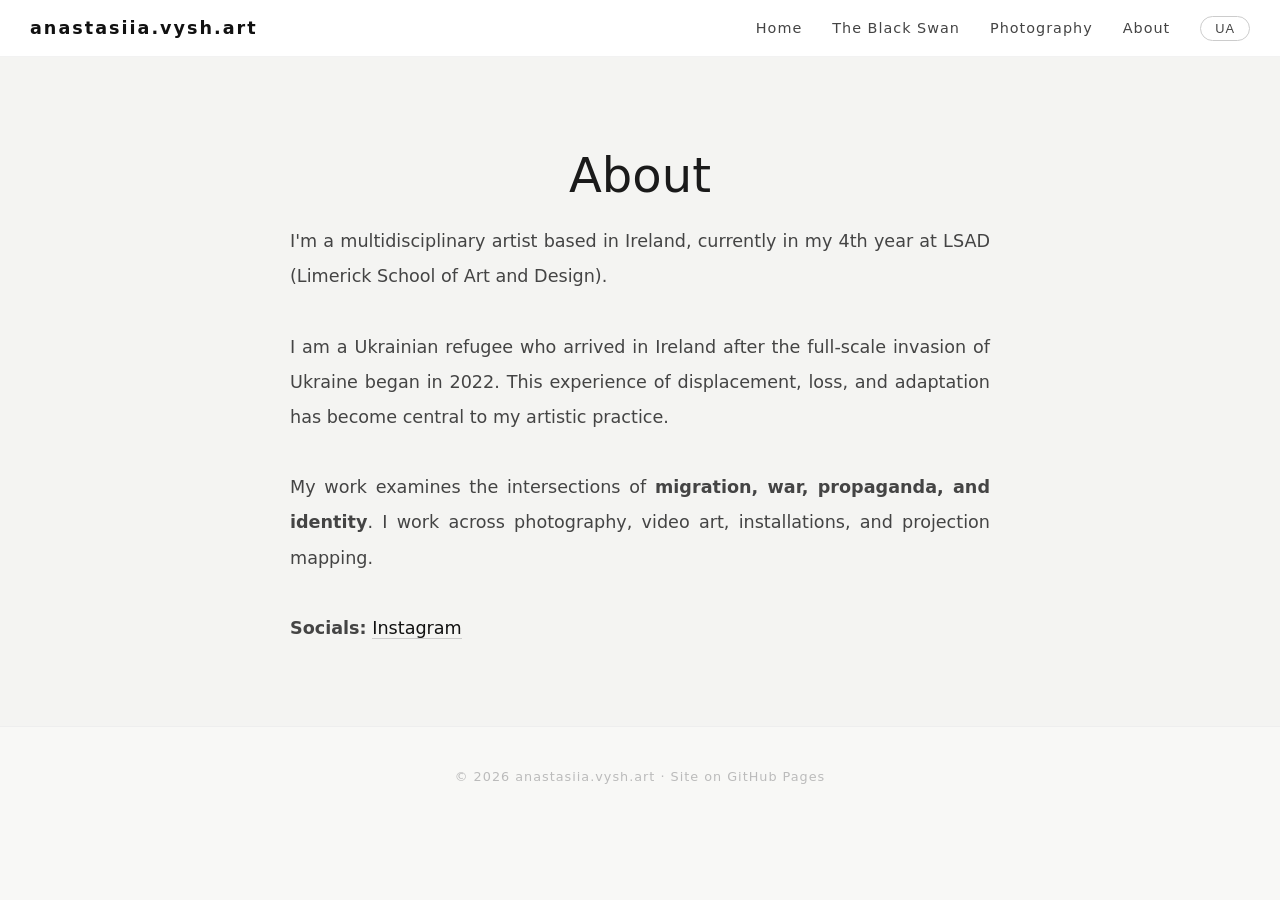
==== about.html @ 91295daa "Create about.html" ====
<!DOCTYPE html>
<html lang="uk">
<head>
    <meta charset="UTF-8">
    <meta name="viewport" content="width=device-width, initial-scale=1.0">
    <title>About · anastasiia.vysh.art</title>
    <meta name="description" content="About Anastasiia Vyshnevska — multidisciplinary artist based in Ireland. Ukrainian refugee, LSAD 4th year.">
    <link rel="icon" href="favicon.ico?v=2" sizes="any">
    <link rel="icon" href="favicon.svg?v=2" type="image/svg+xml">
    <link rel="apple-touch-icon" href="apple-touch-icon.png?v=2">
    <link rel="icon" type="image/png" sizes="32x32" href="favicon-32x32.png?v=2">
    <link rel="icon" type="image/png" sizes="16x16" href="favicon-16x16.png?v=2">
    <link rel="stylesheet" href="style.css">
</head>
<body>

    <!-- ====== НАВІГАЦІЯ ====== -->
    <nav class="navbar">
        <div class="nav-container">
            <a href="index.html" class="logo">anastasiia.vysh.art</a>
            <ul class="nav-menu">
                <li><a href="index.html" data-lang="en">Home</a><a href="index.html" data-lang="uk" style="display:none;">Головна</a></li>
                <li><a href="black-swan.html" data-lang="en">The Black Swan</a><a href="black-swan.html" data-lang="uk" style="display:none;">Чорний лебідь</a></li>
                <li><a href="photography.html" data-lang="en">Photography</a><a href="photography.html" data-lang="uk" style="display:none;">Фотографія</a></li>
                <li><a href="about.html" data-lang="en">About</a><a href="about.html" data-lang="uk" style="display:none;">Про мене</a></li>
                <li><button id="lang-switch" class="lang-btn">UA</button></li>
            </ul>
        </div>
    </nav>

    <!-- ====== ABOUT ====== -->
    <section class="section alt-bg">
        <h2 data-lang="en">About</h2>
        <h2 data-lang="uk" style="display:none;">Про мене</h2>
        <div class="about-wrapper">
            <p data-lang="en">
                I'm a multidisciplinary artist based in Ireland, currently in my 4th year 
                at LSAD (Limerick School of Art and Design). <br><br>
                I am a Ukrainian refugee who arrived in Ireland after the full-scale 
                invasion of Ukraine began in 2022. This experience of displacement, loss, 
                and adaptation has become central to my artistic practice. <br><br>
                My work examines the intersections of <strong>migration, war, propaganda, 
                and identity</strong>. I work across photography, video art, installations, 
                and projection mapping. <br><br>
                <strong>Socials:</strong> 
                <a href="https://instagram.com/anastasiia.vysh.art" target="_blank">Instagram</a>
            </p>
            <p data-lang="uk" style="display:none;">
                Я мультидисциплінарна художниця, яка живе в Ірландії, наразі навчаюся на 4 курсі 
                в LSAD (Limerick School of Art and Design). <br><br>
                Я українська біженка, яка прибула до Ірландії після початку повномасштабного 
                вторгнення в Україну в 2022 році. Цей досвід переміщення, втрати та адаптації 
                став центральним у моїй художній практиці. <br><br>
                Мої роботи досліджують перетин <strong>міграції, війни, пропаганди та 
                ідентичності</strong>. Я працюю з фотографією, відеоартом, інсталяціями 
                та проєкційним мапінгом. <br><br>
                <strong>Соцмережі:</strong> 
                <a href="https://instagram.com/anastasiia.vysh.art" target="_blank">Instagram</a>
            </p>
        </div>
    </section>

    <!-- ====== ПІДВАЛ ====== -->
    <footer>
        <p data-lang="en">© 2026 anastasiia.vysh.art · Site on GitHub Pages</p>
        <p data-lang="uk" style="display:none;">© 2026 anastasiia.vysh.art · Сайт на GitHub Pages</p>
    </footer>

    <!-- ====== ПЕРЕКЛЮЧАЧ МОВ ====== -->
    <script>
        document.addEventListener('DOMContentLoaded', function() {
            const langBtn = document.getElementById('lang-switch');
            let currentLang = 'en';

            langBtn.addEventListener('click', function() {
                if (currentLang === 'en') {
                    currentLang = 'uk';
                    langBtn.textContent = 'EN';
                } else {
                    currentLang = 'en';
                    langBtn.textContent = 'UA';
                }

                document.querySelectorAll('[data-lang]').forEach(el => {
                    if (el.getAttribute('data-lang') === currentLang) {
                        el.style.display = '';
                    } else {
                        el.style.display = 'none';
                    }
                });

                document.querySelectorAll('.nav-menu a[data-lang]').forEach(el => {
                    if (el.getAttribute('data-lang') === currentLang) {
                        el.style.display = '';
                    } else {
                        el.style.display = 'none';
                    }
                });
            });
        });
    </script>

</body>
</html>
---- style.css ----
/* ----- ОБЩІ НАСТРОЙКИ ----- */
* {
    margin: 0;
    padding: 0;
    box-sizing: border-box;
    scroll-behavior: smooth;
}

body {
    font-family: 'Segoe UI', Roboto, system-ui, -apple-system, sans-serif;
    background-color: #f8f8f6;
    color: #1a1a1a;
    line-height: 1.6;
}

/* ----- НАВІГАЦІЯ ----- */
.navbar {
    background: rgba(255, 255, 255, 0.92);
    backdrop-filter: blur(8px);
    padding: 14px 30px;
    position: sticky;
    top: 0;
    z-index: 100;
    border-bottom: 1px solid rgba(0,0,0,0.05);
}

.nav-container {
    max-width: 1600px;
    margin: 0 auto;
    display: flex;
    justify-content: space-between;
    align-items: center;
}

.logo {
    font-size: 1.1rem;
    font-weight: 600;
    letter-spacing: 2px;
    text-decoration: none;
    color: #111;
}

.nav-menu {
    list-style: none;
    display: flex;
    gap: 30px;
    align-items: center;
}

.nav-menu a {
    text-decoration: none;
    color: #444;
    font-size: 0.9rem;
    letter-spacing: 1px;
    transition: color 0.2s;
    padding-bottom: 4px;
    border-bottom: 2px solid transparent;
}

.nav-menu a:hover {
    color: #000;
    border-bottom-color: #000;
}

.lang-btn {
    background: none;
    border: 1px solid #ccc;
    border-radius: 20px;
    padding: 4px 14px;
    font-size: 0.8rem;
    cursor: pointer;
    transition: 0.2s;
    color: #444;
    letter-spacing: 1px;
}

.lang-btn:hover {
    background: #111;
    color: #fff;
    border-color: #111;
}

/* ----- ГЕРОЙ (ГОЛОВНА) ----- */
.hero {
    background: #ffffff;
    padding: 140px 20px 120px;
    text-align: center;
    border-bottom: 1px solid #f0f0f0;
}

.hero-content {
    max-width: 1200px;
    margin: 0 auto;
}

.hero h1 {
    font-size: 5rem;
    font-weight: 300;
    letter-spacing: 10px;
    margin-bottom: 15px;
}

.hero .subtitle {
    font-size: 1.3rem;
    color: #666;
    letter-spacing: 4px;
    font-weight: 300;
}

.hero-line {
    width: 60px;
    height: 2px;
    background: #111;
    margin: 30px auto;
}

.hero-desc {
    font-size: 1.1rem;
    color: #888;
    letter-spacing: 2px;
}

.hero-themes {
    margin-top: 20px;
    font-size: 1rem;
    color: #666;
    letter-spacing: 2px;
}

.hero-themes span {
    background: #f0f0f0;
    padding: 4px 16px;
    border-radius: 30px;
    margin: 0 4px;
    display: inline-block;
}

.btn {
    display: inline-block;
    margin-top: 40px;
    background: #111;
    color: #fff;
    padding: 16px 60px;
    text-decoration: none;
    letter-spacing: 3px;
    border-radius: 40px;
    transition: background 0.3s, transform 0.2s;
}

.btn:hover {
    background: #333;
    transform: scale(1.03);
}

/* ----- ЗАГАЛЬНІ СЕКЦІЇ ----- */
.section {
    max-width: 1600px;
    margin: 0 auto;
    padding: 80px 30px;
}

.alt-bg {
    background: #f4f4f2;
    border-radius: 0;
    margin: 0;
    padding: 80px 30px;
}

.section h2 {
    font-size: 3rem;
    font-weight: 300;
    text-align: center;
    margin-bottom: 10px;
}

/* ----- ВИТРИНА ПРОЄКТІВ (ГОЛОВНА) ----- */
.projects-grid {
    display: grid;
    grid-template-columns: repeat(auto-fit, minmax(320px, 1fr));
    gap: 40px;
    max-width: 1400px;
    margin: 0 auto;
    padding: 60px 30px 80px;
}

.project-card {
    text-align: center;
    transition: transform 0.3s ease;
}

.project-card:hover {
    transform: translateY(-6px);
}

.project-card a {
    text-decoration: none;
    color: inherit;
}

.project-thumb {
    aspect-ratio: 2 / 3;
    overflow: hidden;
    background: #f0f0f0;
    margin-bottom: 16px;
}

.project-thumb img {
    width: 100%;
    height: 100%;
    object-fit: cover;
    display: block;
    transition: opacity 0.3s ease;
}

.project-card:hover .project-thumb img {
    opacity: 0.92;
}

.project-card h3 {
    font-size: 1.4rem;
    font-weight: 400;
    letter-spacing: 2px;
    margin-bottom: 4px;
}

.project-card p {
    font-size: 0.9rem;
    color: #888;
    letter-spacing: 1px;
}

.project-card.coming-soon {
    opacity: 0.5;
    pointer-events: none;
    cursor: default;
}

.project-card.coming-soon .project-thumb.placeholder {
    background: #e8e8e6;
    display: flex;
    align-items: center;
    justify-content: center;
    font-size: 0.9rem;
    color: #aaa;
    letter-spacing: 2px;
}

.project-card.coming-soon .project-thumb.placeholder span {
    background: rgba(255,255,255,0.8);
    padding: 8px 20px;
    border-radius: 30px;
}

/* ====================================================== */
/* ====== ПРОЄКТ "ЧОРНИЙ ЛЕБІДЬ" ====== */
/* ====================================================== */

.project-section {
    padding: 0;
    max-width: 100%;
}

.project-intro {
    max-width: 900px;
    margin: 0 auto 60px;
    padding: 0 30px;
    padding-top: 70px;
    text-align: center;
}

.project-intro h2 {
    font-size: 3.5rem;
    font-weight: 300;
    letter-spacing: 6px;
    margin-bottom: 20px;
}

.intro-text {
    font-size: 1.2rem;
    color: #444;
    line-height: 1.9;
    text-align: justify;
    text-justify: inter-word;
    hyphens: auto;
}

.film-block h3,
.film-extra h3,
.digital-block h3 {
    font-size: 1.8rem;
    font-weight: 400;
    letter-spacing: 3px;
    text-align: center;
    margin-bottom: 20px;
    padding: 0 20px;
}

/* --- ТРИПТИХ --- */
.film-block {
    margin-bottom: 60px;
}

.triptych {
    display: grid;
    grid-template-columns: 1fr 1fr 1fr;
    gap: 20px;
    max-width: 1400px;
    margin: 0 auto;
    padding: 0 20px;
}

.triptych-item {
    aspect-ratio: 1 / 1;
    overflow: hidden;
    background: #f8f8f6;
}

.triptych-item img {
    width: 100%;
    height: 100%;
    object-fit: contain;
    object-position: center;
    display: block;
}

/* --- ДОДАТКОВІ ПЛІВКОВІ --- */
.film-extra {
    margin-bottom: 60px;
}

.film-extra-grid {
    display: grid;
    grid-template-columns: 1fr 1fr;
    gap: 20px;
    max-width: 1200px;
    margin: 0 auto;
    padding: 0 20px;
}

.film-extra-item {
    aspect-ratio: 2 / 3;
    overflow: hidden;
    background: #f8f8f6;
}

.film-extra-item img {
    width: 100%;
    height: 100%;
    object-fit: contain;
    object-position: center;
    display: block;
}

/* --- ЦИФРОВА СЕРІЯ --- */
.digital-block {
    margin-bottom: 60px;
}

.digital-flex-container {
    display: flex;
    flex-wrap: wrap;
    justify-content: center;
    gap: 20px;
    max-width: 1200px;
    margin: 0 auto;
    padding: 0 20px;
}

.digital-item {
    flex: 0 0 calc(33.333% - 20px);
    max-width: calc(33.333% - 20px);
    aspect-ratio: 2 / 3;
    overflow: hidden;
    background: #f8f8f6;
}

.digital-item img {
    width: 100%;
    height: 100%;
    object-fit: cover;
    object-position: center;
    display: block;
}

/* --- ARTIST STATEMENT --- */
.statement {
    max-width: 900px;
    margin: 60px auto 0;
    padding: 50px 40px;
    background: #fafafa;
    border-left: 4px solid #111;
}

.statement h4 {
    font-size: 1rem;
    letter-spacing: 4px;
    text-transform: uppercase;
    color: #888;
    margin-bottom: 15px;
}

.statement p {
    font-size: 1.05rem;
    line-height: 2;
    color: #333;
    text-align: justify;
    text-justify: inter-word;
    hyphens: auto;
}

/* ====== КРЕДИТ ====== */
.credit {
    text-align: center;
    font-size: 0.9rem;
    color: #888;
    letter-spacing: 1px;
    margin-top: 40px;
    padding: 0 20px;
}

/* ====================================================== */
/* ====== ФОТОГРАФІЯ — СЕРІЯ MONUMENTAL ====== */
/* ====================================================== */

.film-photography {
    margin-bottom: 60px;
}

.film-photography h4 {
    font-size: 1.5rem;
    font-weight: 400;
    letter-spacing: 2px;
    text-align: center;
    margin-bottom: 5px;
    padding: 0 20px;
}

.film-photography .medium-desc {
    text-align: center;
    color: #888;
    font-size: 0.95rem;
    letter-spacing: 1px;
    margin-bottom: 25px;
    max-width: 800px;
    margin-left: auto;
    margin-right: auto;
}

.film-photography-grid {
    display: grid;
    grid-template-columns: repeat(auto-fit, minmax(280px, 1fr));
    gap: 20px;
    max-width: 1400px;
    margin: 0 auto;
    padding: 0 20px;
}

.film-photo-item {
    aspect-ratio: 2 / 3;
    overflow: hidden;
    background: #f8f8f6;
}

.film-photo-item img {
    width: 100%;
    height: 100%;
    object-fit: contain;
    object-position: center;
    display: block;
}

/* ====================================================== */
/* ====== СТОРІНКА ФОТОГРАФІЇ — РОЗДІЛИ ====== */
/* ====================================================== */

.photo-section {
    margin-top: 60px;
    padding-top: 20px;
    border-top: 1px solid #eaeaea;
}

.photo-section:first-of-type {
    border-top: none;
    margin-top: 0;
}

.section-subtitle {
    font-size: 2rem;
    font-weight: 300;
    letter-spacing: 4px;
    margin-bottom: 30px;
    text-align: center;
}

.digital-placeholder {
    text-align: center;
    padding: 20px 0;
}

.coming-soon-text {
    font-size: 1.1rem;
    color: #888;
    letter-spacing: 1px;
    margin-bottom: 30px;
}

/* ====================================================== */
/* ====== ЗАГЛУШКИ ====== */
/* ====================================================== */

.placeholder-grid {
    display: grid;
    grid-template-columns: repeat(auto-fit, minmax(250px, 1fr));
    gap: 30px;
}

.placeholder-item {
    background: #e8e8e6;
    border-radius: 12px;
    aspect-ratio: 1 / 1;
    border: 1px dashed #ccc;
}

/* ====================================================== */
/* ====== ABOUT ====== */
/* ====================================================== */

.about-wrapper {
    max-width: 700px;
    margin: 0 auto;
    text-align: justify;
    text-justify: inter-word;
    hyphens: auto;
    font-size: 1.1rem;
    line-height: 2;
    color: #444;
}

.about-wrapper a {
    color: #111;
    text-decoration: none;
    border-bottom: 1px solid #ccc;
}

.about-wrapper a:hover {
    border-bottom-color: #000;
}

/* ====================================================== */
/* ====== ПІДВАЛ ====== */
/* ====================================================== */

footer {
    text-align: center;
    padding: 40px 20px;
    color: #bbb;
    font-size: 0.8rem;
    letter-spacing: 1px;
    border-top: 1px solid #eee;
}

/* ====================================================== */
/* ====== АДАПТАЦІЯ ====== */
/* ====================================================== */

@media (max-width: 768px) {
    .nav-container {
        flex-direction: column;
        gap: 10px;
    }
    .nav-menu {
        gap: 16px;
        flex-wrap: wrap;
        justify-content: center;
    }
    .hero h1 {
        font-size: 3.2rem;
        letter-spacing: 6px;
    }
    .project-intro h2 {
        font-size: 2.5rem;
    }
    .intro-text {
        font-size: 1.05rem;
    }
    .triptych {
        grid-template-columns: 1fr;
        gap: 16px;
        padding: 0 10px;
    }
    .film-extra-grid {
        grid-template-columns: 1fr;
        padding: 0 10px;
    }
    .digital-item {
        flex: 0 0 calc(50% - 10px);
        max-width: calc(50% - 10px);
    }
    .statement {
        padding: 30px 20px;
    }
    .section h2 {
        font-size: 2.2rem;
    }
    .intro-text,
    .statement p,
    .about-wrapper {
        text-align: left;
    }
    .film-photography-grid {
        grid-template-columns: repeat(2, 1fr);
        gap: 12px;
        padding: 0 10px;
    }
    .projects-grid {
        grid-template-columns: repeat(2, 1fr);
        gap: 24px;
        padding: 40px 16px 60px;
    }
    .project-card h3 {
        font-size: 1.1rem;
    }
    .section-subtitle {
        font-size: 1.6rem;
    }
}

@media (max-width: 480px) {
    .film-photography-grid {
        grid-template-columns: 1fr 1fr;
        gap: 10px;
    }
    .projects-grid {
        grid-template-columns: 1fr 1fr;
        gap: 16px;
        padding: 30px 12px 50px;
    }
    .project-thumb {
        aspect-ratio: 1 / 1;
    }
    .project-card h3 {
        font-size: 1rem;
    }
    .project-card p {
        font-size: 0.75rem;
    }
}

@media (min-width: 1400px) {
    .triptych {
        max-width: 1400px;
    }
    .film-extra-grid {
        max-width: 1000px;
    }
    .digital-flex-container {
        max-width: 1200px;
    }
    .film-photography-grid {
        max-width: 1400px;
    }
}
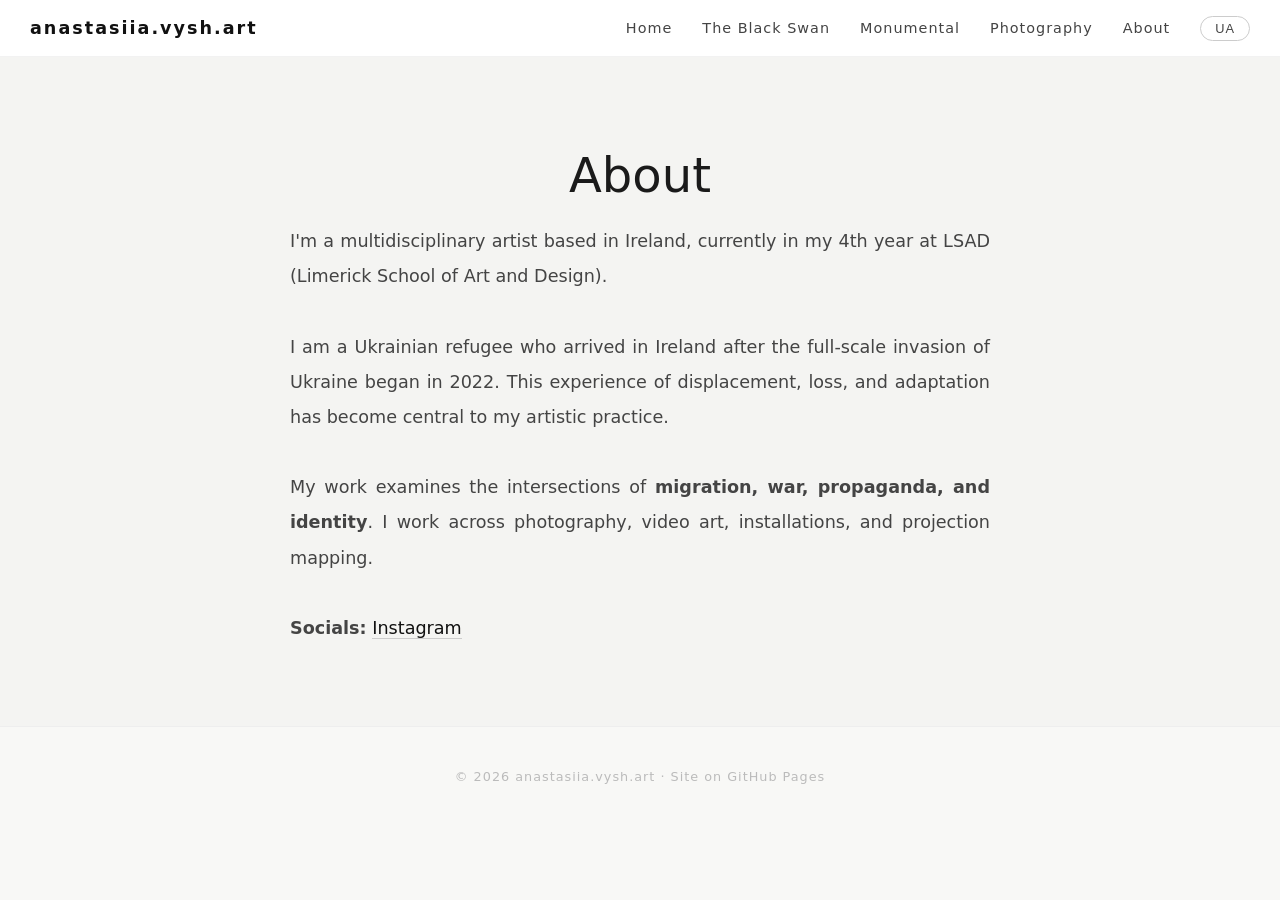
==== commit 326a6f5a: "Update about.html" ====
--- a/about.html
+++ b/about.html
@@ -14,13 +14,13 @@
 </head>
 <body>
 
-    <!-- ====== НАВІГАЦІЯ ====== -->
     <nav class="navbar">
         <div class="nav-container">
             <a href="index.html" class="logo">anastasiia.vysh.art</a>
             <ul class="nav-menu">
                 <li><a href="index.html" data-lang="en">Home</a><a href="index.html" data-lang="uk" style="display:none;">Головна</a></li>
                 <li><a href="black-swan.html" data-lang="en">The Black Swan</a><a href="black-swan.html" data-lang="uk" style="display:none;">Чорний лебідь</a></li>
+                <li><a href="monumental.html" data-lang="en">Monumental</a><a href="monumental.html" data-lang="uk" style="display:none;">Монументальне</a></li>
                 <li><a href="photography.html" data-lang="en">Photography</a><a href="photography.html" data-lang="uk" style="display:none;">Фотографія</a></li>
                 <li><a href="about.html" data-lang="en">About</a><a href="about.html" data-lang="uk" style="display:none;">Про мене</a></li>
                 <li><button id="lang-switch" class="lang-btn">UA</button></li>
@@ -28,7 +28,6 @@
         </div>
     </nav>
 
-    <!-- ====== ABOUT ====== -->
     <section class="section alt-bg">
         <h2 data-lang="en">About</h2>
         <h2 data-lang="uk" style="display:none;">Про мене</h2>
@@ -60,13 +59,11 @@
         </div>
     </section>
 
-    <!-- ====== ПІДВАЛ ====== -->
     <footer>
         <p data-lang="en">© 2026 anastasiia.vysh.art · Site on GitHub Pages</p>
         <p data-lang="uk" style="display:none;">© 2026 anastasiia.vysh.art · Сайт на GitHub Pages</p>
     </footer>
 
-    <!-- ====== ПЕРЕКЛЮЧАЧ МОВ ====== -->
     <script>
         document.addEventListener('DOMContentLoaded', function() {
             const langBtn = document.getElementById('lang-switch');
--- a/style.css
+++ b/style.css
@@ -21,7 +21,7 @@
     position: sticky;
     top: 0;
     z-index: 100;
-    border-bottom: 1px solid rgba(0,0,0,0.05);
+    border-bottom: 1px solid rgba(0, 0, 0, 0.05);
 }
 
 .nav-container {
@@ -80,10 +80,13 @@
     border-color: #111;
 }
 
-/* ----- ГЕРОЙ (ГОЛОВНА) ----- */
+/* ====================================================== */
+/* ====== ГЕРОЙ ====== */
+/* ====================================================== */
+
 .hero {
     background: #ffffff;
-    padding: 140px 20px 120px;
+    padding: 140px 20px 100px;
     text-align: center;
     border-bottom: 1px solid #f0f0f0;
 }
@@ -152,35 +155,52 @@
     transform: scale(1.03);
 }
 
-/* ----- ЗАГАЛЬНІ СЕКЦІЇ ----- */
-.section {
-    max-width: 1600px;
-    margin: 0 auto;
-    padding: 80px 30px;
-}
-
-.alt-bg {
-    background: #f4f4f2;
-    border-radius: 0;
-    margin: 0;
-    padding: 80px 30px;
-}
-
-.section h2 {
-    font-size: 3rem;
-    font-weight: 300;
-    text-align: center;
-    margin-bottom: 10px;
-}
-
-/* ----- ВИТРИНА ПРОЄКТІВ (ГОЛОВНА) ----- */
+/* ====================================================== */
+/* ====== ТРИПТИХ НА ГОЛОВНІЙ ====== */
+/* ====================================================== */
+
+.featured-project {
+    max-width: 1400px;
+    margin: 40px auto 60px;
+    padding: 0 20px;
+}
+
+.featured-grid {
+    display: grid;
+    grid-template-columns: 1fr 1fr 1fr;
+    gap: 20px;
+}
+
+.featured-item {
+    display: block;
+    overflow: hidden;
+    border-radius: 8px;
+    transition: transform 0.3s ease, box-shadow 0.3s ease;
+}
+
+.featured-item:hover {
+    transform: scale(1.02);
+    box-shadow: 0 12px 40px rgba(0, 0, 0, 0.1);
+}
+
+.featured-item img {
+    width: 100%;
+    aspect-ratio: 1 / 1;
+    object-fit: cover;
+    display: block;
+}
+
+/* ====================================================== */
+/* ====== ВИТРИНА ПРОЄКТІВ ====== */
+/* ====================================================== */
+
 .projects-grid {
     display: grid;
     grid-template-columns: repeat(auto-fit, minmax(320px, 1fr));
     gap: 40px;
     max-width: 1400px;
     margin: 0 auto;
-    padding: 60px 30px 80px;
+    padding: 0 30px 80px;
 }
 
 .project-card {
@@ -246,13 +266,101 @@
 }
 
 .project-card.coming-soon .project-thumb.placeholder span {
-    background: rgba(255,255,255,0.8);
+    background: rgba(255, 255, 255, 0.8);
     padding: 8px 20px;
     border-radius: 30px;
 }
 
 /* ====================================================== */
-/* ====== ПРОЄКТ "ЧОРНИЙ ЛЕБІДЬ" ====== */
+/* ====== СТОРІНКА MONUMENTAL (СІТКА) ====== */
+/* ====================================================== */
+
+.monumental-grid {
+    display: flex;
+    flex-wrap: wrap;
+    gap: 20px;
+    max-width: 1400px;
+    margin: 0 auto;
+    padding: 0 20px;
+}
+
+.monumental-item {
+    overflow: hidden;
+    background: #f8f8f6;
+    margin-bottom: 0; /* забираємо нижній відступ, бо працює gap */
+}
+
+/* Перші два фото — вертикальні (займають по 50% ширини) */
+.monumental-item.vertical {
+    flex: 1 1 calc(50% - 20px);
+    aspect-ratio: 2 / 3;
+}
+
+/* Інші фото — горизонтальні (по 33.333% ширини) */
+.monumental-item.horizontal {
+    flex: 1 1 calc(33.333% - 20px);
+    aspect-ratio: 3 / 2;
+}
+
+.monumental-item img {
+    width: 100%;
+    height: 100%;
+    object-fit: cover;
+    display: block;
+    cursor: pointer;
+    transition: transform 0.3s ease;
+}
+
+.monumental-item img:hover {
+    transform: scale(1.02);
+}
+
+/* ====================================================== */
+/* ====== ЗАГАЛЬНА ГАЛЕРЕЯ (PHOTOGRAPHY) ====== */
+/* ====================================================== */
+
+.film-photography-grid {
+    display: grid;
+    grid-template-columns: repeat(auto-fit, minmax(280px, 1fr));
+    gap: 20px;
+    max-width: 1400px;
+    margin: 0 auto;
+    padding: 0 20px;
+}
+
+.film-photo-item {
+    aspect-ratio: 2 / 3;
+    overflow: hidden;
+    background: #f8f8f6;
+}
+
+.film-photo-item img {
+    width: 100%;
+    height: 100%;
+    object-fit: contain;
+    object-position: center;
+    display: block;
+    cursor: pointer;
+    transition: transform 0.3s ease;
+}
+
+.film-photo-item img:hover {
+    transform: scale(1.02);
+}
+
+/* ====== ТЕГИ (ХЕШТЕГИ) ====== */
+.photo-meta {
+    font-size: 0.75rem;
+    color: #999;
+    letter-spacing: 0.5px;
+    text-align: center;
+    margin-top: 6px;
+    padding: 0 4px;
+    font-weight: 300;
+}
+
+/* ====================================================== */
+/* ====== СТОРІНКИ ПРОЄКТІВ (ЧОРНИЙ ЛЕБІДЬ, MONUMENTAL) ====== */
 /* ====================================================== */
 
 .project-section {
@@ -295,7 +403,7 @@
     padding: 0 20px;
 }
 
-/* --- ТРИПТИХ --- */
+/* --- ТРИПТИХ (Чорний лебідь) --- */
 .film-block {
     margin-bottom: 60px;
 }
@@ -321,9 +429,15 @@
     object-fit: contain;
     object-position: center;
     display: block;
-}
-
-/* --- ДОДАТКОВІ ПЛІВКОВІ --- */
+    cursor: pointer;
+    transition: transform 0.3s ease;
+}
+
+.triptych-item img:hover {
+    transform: scale(1.02);
+}
+
+/* --- ДОДАТКОВІ ПЛІВКОВІ (Чорний лебідь) --- */
 .film-extra {
     margin-bottom: 60px;
 }
@@ -349,9 +463,15 @@
     object-fit: contain;
     object-position: center;
     display: block;
-}
-
-/* --- ЦИФРОВА СЕРІЯ --- */
+    cursor: pointer;
+    transition: transform 0.3s ease;
+}
+
+.film-extra-item img:hover {
+    transform: scale(1.02);
+}
+
+/* --- ЦИФРОВА СЕРІЯ (Чорний лебідь) --- */
 .digital-block {
     margin-bottom: 60px;
 }
@@ -380,6 +500,12 @@
     object-fit: cover;
     object-position: center;
     display: block;
+    cursor: pointer;
+    transition: transform 0.3s ease;
+}
+
+.digital-item img:hover {
+    transform: scale(1.02);
 }
 
 /* --- ARTIST STATEMENT --- */
@@ -419,111 +545,28 @@
 }
 
 /* ====================================================== */
-/* ====== ФОТОГРАФІЯ — СЕРІЯ MONUMENTAL ====== */
-/* ====================================================== */
-
-.film-photography {
-    margin-bottom: 60px;
-}
-
-.film-photography h4 {
-    font-size: 1.5rem;
-    font-weight: 400;
-    letter-spacing: 2px;
+/* ====== ABOUT (на головній) ====== */
+/* ====================================================== */
+
+.section {
+    max-width: 1600px;
+    margin: 0 auto;
+    padding: 80px 30px;
+}
+
+.alt-bg {
+    background: #f4f4f2;
+    border-radius: 0;
+    margin: 0;
+    padding: 80px 30px;
+}
+
+.section h2 {
+    font-size: 3rem;
+    font-weight: 300;
     text-align: center;
-    margin-bottom: 5px;
-    padding: 0 20px;
-}
-
-.film-photography .medium-desc {
-    text-align: center;
-    color: #888;
-    font-size: 0.95rem;
-    letter-spacing: 1px;
-    margin-bottom: 25px;
-    max-width: 800px;
-    margin-left: auto;
-    margin-right: auto;
-}
-
-.film-photography-grid {
-    display: grid;
-    grid-template-columns: repeat(auto-fit, minmax(280px, 1fr));
-    gap: 20px;
-    max-width: 1400px;
-    margin: 0 auto;
-    padding: 0 20px;
-}
-
-.film-photo-item {
-    aspect-ratio: 2 / 3;
-    overflow: hidden;
-    background: #f8f8f6;
-}
-
-.film-photo-item img {
-    width: 100%;
-    height: 100%;
-    object-fit: contain;
-    object-position: center;
-    display: block;
-}
-
-/* ====================================================== */
-/* ====== СТОРІНКА ФОТОГРАФІЇ — РОЗДІЛИ ====== */
-/* ====================================================== */
-
-.photo-section {
-    margin-top: 60px;
-    padding-top: 20px;
-    border-top: 1px solid #eaeaea;
-}
-
-.photo-section:first-of-type {
-    border-top: none;
-    margin-top: 0;
-}
-
-.section-subtitle {
-    font-size: 2rem;
-    font-weight: 300;
-    letter-spacing: 4px;
-    margin-bottom: 30px;
-    text-align: center;
-}
-
-.digital-placeholder {
-    text-align: center;
-    padding: 20px 0;
-}
-
-.coming-soon-text {
-    font-size: 1.1rem;
-    color: #888;
-    letter-spacing: 1px;
-    margin-bottom: 30px;
-}
-
-/* ====================================================== */
-/* ====== ЗАГЛУШКИ ====== */
-/* ====================================================== */
-
-.placeholder-grid {
-    display: grid;
-    grid-template-columns: repeat(auto-fit, minmax(250px, 1fr));
-    gap: 30px;
-}
-
-.placeholder-item {
-    background: #e8e8e6;
-    border-radius: 12px;
-    aspect-ratio: 1 / 1;
-    border: 1px dashed #ccc;
-}
-
-/* ====================================================== */
-/* ====== ABOUT ====== */
-/* ====================================================== */
+    margin-bottom: 10px;
+}
 
 .about-wrapper {
     max-width: 700px;
@@ -544,6 +587,50 @@
 
 .about-wrapper a:hover {
     border-bottom-color: #000;
+}
+
+/* ====================================================== */
+/* ====== МОДАЛЬНЕ ВІКНО (ЗБІЛЬШЕННЯ ФОТО) ====== */
+/* ====================================================== */
+
+.modal {
+    display: none;
+    position: fixed;
+    z-index: 1000;
+    left: 0;
+    top: 0;
+    width: 100%;
+    height: 100%;
+    background: rgba(0, 0, 0, 0.85);
+    align-items: center;
+    justify-content: center;
+    padding: 30px;
+    box-sizing: border-box;
+}
+
+.modal-content {
+    max-width: 90%;
+    max-height: 90%;
+    object-fit: contain;
+    border-radius: 8px;
+    box-shadow: 0 20px 60px rgba(0, 0, 0, 0.8);
+}
+
+.modal-close {
+    position: absolute;
+    top: 30px;
+    right: 50px;
+    color: #fff;
+    font-size: 3rem;
+    font-weight: 300;
+    cursor: pointer;
+    transition: 0.2s;
+    line-height: 1;
+}
+
+.modal-close:hover {
+    color: #ccc;
+    transform: scale(1.2);
 }
 
 /* ====================================================== */
@@ -577,11 +664,29 @@
         font-size: 3.2rem;
         letter-spacing: 6px;
     }
-    .project-intro h2 {
-        font-size: 2.5rem;
-    }
-    .intro-text {
-        font-size: 1.05rem;
+    .hero {
+        padding: 100px 20px 60px;
+    }
+    .featured-grid {
+        grid-template-columns: 1fr;
+        gap: 16px;
+    }
+    .featured-item img {
+        aspect-ratio: 16 / 9;
+    }
+    .projects-grid {
+        grid-template-columns: repeat(2, 1fr);
+        gap: 24px;
+        padding: 40px 16px 60px;
+    }
+    .project-card h3 {
+        font-size: 1.1rem;
+    }
+    .section h2 {
+        font-size: 2.2rem;
+    }
+    .about-wrapper {
+        text-align: left;
     }
     .triptych {
         grid-template-columns: 1fr;
@@ -599,37 +704,38 @@
     .statement {
         padding: 30px 20px;
     }
-    .section h2 {
-        font-size: 2.2rem;
-    }
-    .intro-text,
-    .statement p,
-    .about-wrapper {
-        text-align: left;
+    .project-intro h2 {
+        font-size: 2.5rem;
+    }
+    .intro-text {
+        font-size: 1.05rem;
     }
     .film-photography-grid {
         grid-template-columns: repeat(2, 1fr);
         gap: 12px;
         padding: 0 10px;
     }
-    .projects-grid {
-        grid-template-columns: repeat(2, 1fr);
-        gap: 24px;
-        padding: 40px 16px 60px;
-    }
-    .project-card h3 {
-        font-size: 1.1rem;
-    }
-    .section-subtitle {
-        font-size: 1.6rem;
+    /* Monumental сітка на планшеті */
+    .monumental-item.vertical {
+        flex: 1 1 calc(50% - 10px);
+        aspect-ratio: 2 / 3;
+    }
+    .monumental-item.horizontal {
+        flex: 1 1 calc(50% - 10px);
+        aspect-ratio: 3 / 2;
+    }
+    .monumental-grid {
+        gap: 12px;
+        padding: 0 10px;
+    }
+    .modal-close {
+        top: 20px;
+        right: 30px;
+        font-size: 2.5rem;
     }
 }
 
 @media (max-width: 480px) {
-    .film-photography-grid {
-        grid-template-columns: 1fr 1fr;
-        gap: 10px;
-    }
     .projects-grid {
         grid-template-columns: 1fr 1fr;
         gap: 16px;
@@ -644,6 +750,18 @@
     .project-card p {
         font-size: 0.75rem;
     }
+    .film-photography-grid {
+        grid-template-columns: 1fr 1fr;
+        gap: 10px;
+    }
+    .monumental-item.vertical {
+        flex: 1 1 100%;
+        aspect-ratio: 2 / 3;
+    }
+    .monumental-item.horizontal {
+        flex: 1 1 100%;
+        aspect-ratio: 3 / 2;
+    }
 }
 
 @media (min-width: 1400px) {
@@ -659,4 +777,7 @@
     .film-photography-grid {
         max-width: 1400px;
     }
-}
+    .monumental-grid {
+        max-width: 1400px;
+    }
+}
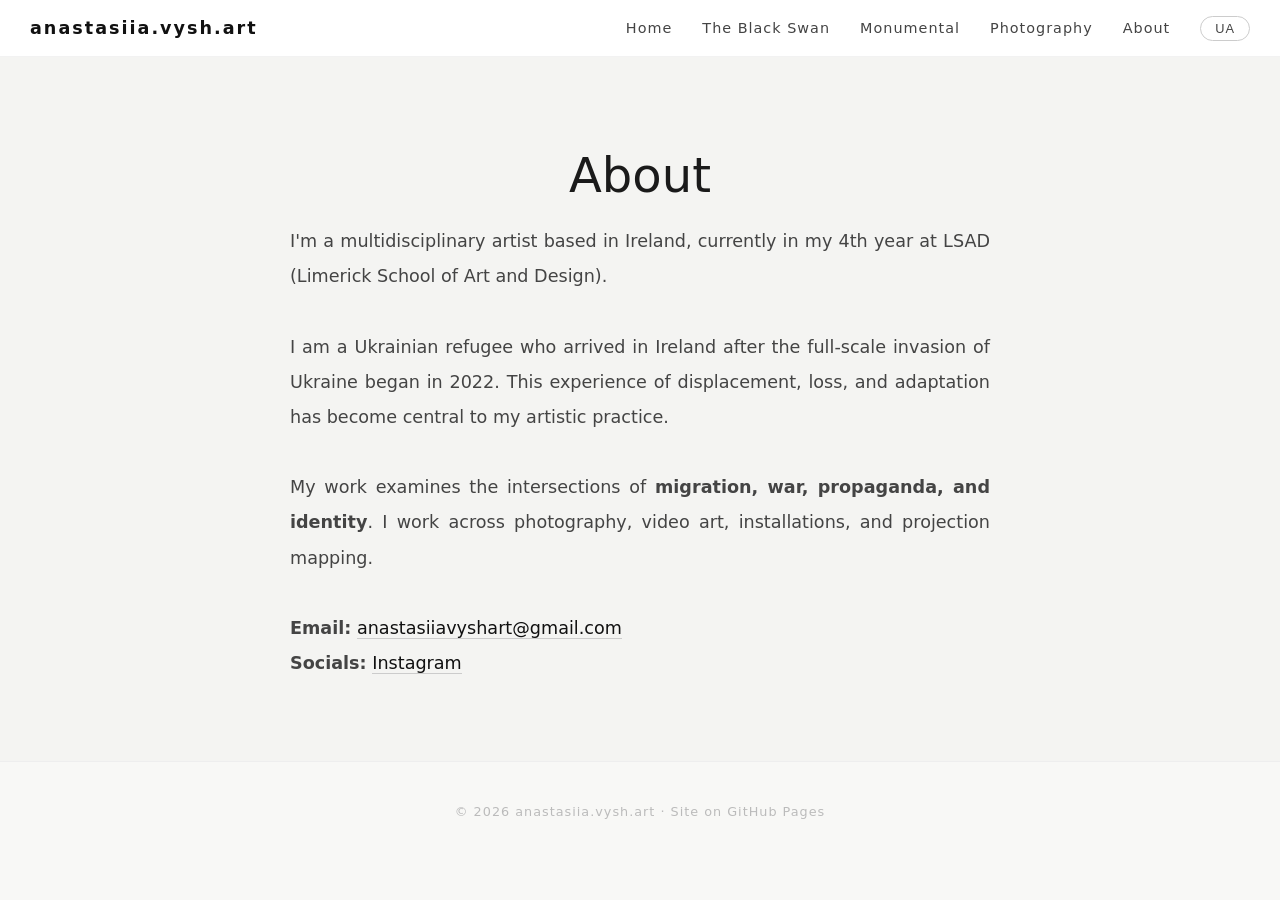
==== commit 7728e367: "Update about.html" ====
--- a/about.html
+++ b/about.html
@@ -5,6 +5,15 @@
     <meta name="viewport" content="width=device-width, initial-scale=1.0">
     <title>About · anastasiia.vysh.art</title>
     <meta name="description" content="About Anastasiia Vyshnevska — multidisciplinary artist based in Ireland. Ukrainian refugee, LSAD 4th year.">
+    
+    <!-- Open Graph теги -->
+    <meta property="og:title" content="About · anastasiia.vysh.art">
+    <meta property="og:type" content="website">
+    <meta property="og:url" content="https://Anastasiia-Vysh-Art.github.io/about.html">
+    <meta property="og:image" content="https://Anastasiia-Vysh-Art.github.io/images/BS_film1.jpg">
+    <meta id="og-description" property="og:description" content="About Anastasiia Vyshnevska — multidisciplinary artist based in Ireland. Ukrainian refugee, LSAD 4th year.">
+    <meta name="description" id="meta-description" content="About Anastasiia Vyshnevska — multidisciplinary artist based in Ireland. Ukrainian refugee, LSAD 4th year.">
+
     <link rel="icon" href="favicon.ico?v=2" sizes="any">
     <link rel="icon" href="favicon.svg?v=2" type="image/svg+xml">
     <link rel="apple-touch-icon" href="apple-touch-icon.png?v=2">
@@ -41,6 +50,7 @@
                 My work examines the intersections of <strong>migration, war, propaganda, 
                 and identity</strong>. I work across photography, video art, installations, 
                 and projection mapping. <br><br>
+                <strong>Email:</strong> <a href="mailto:anastasiiavyshart@gmail.com">anastasiiavyshart@gmail.com</a><br>
                 <strong>Socials:</strong> 
                 <a href="https://instagram.com/anastasiia.vysh.art" target="_blank">Instagram</a>
             </p>
@@ -53,6 +63,7 @@
                 Мої роботи досліджують перетин <strong>міграції, війни, пропаганди та 
                 ідентичності</strong>. Я працюю з фотографією, відеоартом, інсталяціями 
                 та проєкційним мапінгом. <br><br>
+                <strong>Email:</strong> <a href="mailto:anastasiiavyshart@gmail.com">anastasiiavyshart@gmail.com</a><br>
                 <strong>Соцмережі:</strong> 
                 <a href="https://instagram.com/anastasiia.vysh.art" target="_blank">Instagram</a>
             </p>
@@ -67,32 +78,44 @@
     <script>
         document.addEventListener('DOMContentLoaded', function() {
             const langBtn = document.getElementById('lang-switch');
-            let currentLang = 'en';
+            let currentLang = localStorage.getItem('lang') || 'en';
 
-            langBtn.addEventListener('click', function() {
-                if (currentLang === 'en') {
-                    currentLang = 'uk';
-                    langBtn.textContent = 'EN';
-                } else {
-                    currentLang = 'en';
-                    langBtn.textContent = 'UA';
-                }
-
+            function applyLanguage(lang) {
                 document.querySelectorAll('[data-lang]').forEach(el => {
-                    if (el.getAttribute('data-lang') === currentLang) {
+                    if (el.getAttribute('data-lang') === lang) {
                         el.style.display = '';
                     } else {
                         el.style.display = 'none';
                     }
                 });
-
                 document.querySelectorAll('.nav-menu a[data-lang]').forEach(el => {
-                    if (el.getAttribute('data-lang') === currentLang) {
+                    if (el.getAttribute('data-lang') === lang) {
                         el.style.display = '';
                     } else {
                         el.style.display = 'none';
                     }
                 });
+                langBtn.textContent = lang === 'en' ? 'UA' : 'EN';
+
+                // Оновлення Open Graph та meta-тегів для прев'ю
+                const metaDesc = document.getElementById('meta-description');
+                const ogDesc = document.getElementById('og-description');
+                if (lang === 'en') {
+                    metaDesc.content = "About Anastasiia Vyshnevska — multidisciplinary artist based in Ireland. Ukrainian refugee, LSAD 4th year.";
+                    ogDesc.content = "About Anastasiia Vyshnevska — multidisciplinary artist based in Ireland. Ukrainian refugee, LSAD 4th year.";
+                } else {
+                    metaDesc.content = "Про Анастасію Вишневську — мультидисциплінарну художницю з Ірландії. Українська біженка, 4 курс LSAD.";
+                    ogDesc.content = "Про Анастасію Вишневську — мультидисциплінарну художницю з Ірландії. Українська біженка, 4 курс LSAD.";
+                }
+            }
+
+            applyLanguage(currentLang);
+
+            langBtn.addEventListener('click', function() {
+                const nextLang = currentLang === 'en' ? 'uk' : 'en';
+                currentLang = nextLang;
+                localStorage.setItem('lang', nextLang);
+                applyLanguage(nextLang);
             });
         });
     </script>
--- a/style.css
+++ b/style.css
@@ -81,117 +81,117 @@
 }
 
 /* ====================================================== */
-/* ====== ГЕРОЙ ====== */
-/* ====================================================== */
-
-.hero {
-    background: #ffffff;
-    padding: 140px 20px 100px;
+/* ====== ГЕРОЙ З ТРИПТИХОМ (ГОЛОВНА) ====== */
+/* ====================================================== */
+
+.hero-triptych {
+    display: grid;
+    grid-template-columns: 1fr 1fr 1fr;
+    position: relative;
+    background: #000;
+    min-height: 80vh;
+    overflow: hidden;
+}
+
+.hero-triptych img {
+    width: 100%;
+    height: 80vh;
+    object-fit: cover;
+    opacity: 0.85;
+    transition: transform 0.6s ease;
+}
+
+.hero-triptych img:hover {
+    transform: scale(1.02);
+}
+
+.hero-overlay {
+    position: absolute;
+    top: 0;
+    left: 0;
+    width: 100%;
+    height: 100%;
+    display: flex;
+    flex-direction: column;
+    align-items: center;
+    justify-content: center;
     text-align: center;
-    border-bottom: 1px solid #f0f0f0;
-}
-
-.hero-content {
-    max-width: 1200px;
-    margin: 0 auto;
-}
-
-.hero h1 {
-    font-size: 5rem;
+    background: rgba(0, 0, 0, 0.45);
+    color: #fff;
+    padding: 20px;
+    pointer-events: none;
+}
+
+.hero-overlay h1 {
+    font-size: 4.5rem;
     font-weight: 300;
     letter-spacing: 10px;
-    margin-bottom: 15px;
-}
-
-.hero .subtitle {
+    margin-bottom: 10px;
+    color: #fff;
+    text-shadow: 0 2px 30px rgba(0, 0, 0, 0.9);
+}
+
+.hero-overlay .subtitle {
     font-size: 1.3rem;
-    color: #666;
+    color: #eee;
     letter-spacing: 4px;
     font-weight: 300;
-}
-
-.hero-line {
+    text-shadow: 0 2px 20px rgba(0, 0, 0, 0.9);
+}
+
+.hero-overlay .hero-line {
     width: 60px;
     height: 2px;
-    background: #111;
-    margin: 30px auto;
-}
-
-.hero-desc {
+    background: #fff;
+    margin: 20px auto;
+}
+
+.hero-overlay .hero-desc {
     font-size: 1.1rem;
-    color: #888;
+    color: #ddd;
     letter-spacing: 2px;
-}
-
-.hero-themes {
+    text-shadow: 0 2px 20px rgba(0, 0, 0, 0.9);
+}
+
+.hero-overlay .hero-themes {
     margin-top: 20px;
     font-size: 1rem;
-    color: #666;
+    color: #ccc;
     letter-spacing: 2px;
 }
 
-.hero-themes span {
-    background: #f0f0f0;
+.hero-overlay .hero-themes span {
+    background: rgba(255, 255, 255, 0.15);
     padding: 4px 16px;
     border-radius: 30px;
     margin: 0 4px;
     display: inline-block;
 }
 
-.btn {
+.hero-overlay .btn {
     display: inline-block;
-    margin-top: 40px;
-    background: #111;
-    color: #fff;
+    margin-top: 30px;
+    background: #fff;
+    color: #111;
     padding: 16px 60px;
     text-decoration: none;
     letter-spacing: 3px;
     border-radius: 40px;
     transition: background 0.3s, transform 0.2s;
-}
-
-.btn:hover {
-    background: #333;
+    pointer-events: auto;
+    border: none;
+    font-family: inherit;
+    font-size: inherit;
+    cursor: pointer;
+}
+
+.hero-overlay .btn:hover {
+    background: #ddd;
     transform: scale(1.03);
 }
 
 /* ====================================================== */
-/* ====== ТРИПТИХ НА ГОЛОВНІЙ ====== */
-/* ====================================================== */
-
-.featured-project {
-    max-width: 1400px;
-    margin: 40px auto 60px;
-    padding: 0 20px;
-}
-
-.featured-grid {
-    display: grid;
-    grid-template-columns: 1fr 1fr 1fr;
-    gap: 20px;
-}
-
-.featured-item {
-    display: block;
-    overflow: hidden;
-    border-radius: 8px;
-    transition: transform 0.3s ease, box-shadow 0.3s ease;
-}
-
-.featured-item:hover {
-    transform: scale(1.02);
-    box-shadow: 0 12px 40px rgba(0, 0, 0, 0.1);
-}
-
-.featured-item img {
-    width: 100%;
-    aspect-ratio: 1 / 1;
-    object-fit: cover;
-    display: block;
-}
-
-/* ====================================================== */
-/* ====== ВИТРИНА ПРОЄКТІВ ====== */
+/* ====== ВИТРИНА ПРОЄКТІВ (ГОЛОВНА) ====== */
 /* ====================================================== */
 
 .projects-grid {
@@ -200,7 +200,7 @@
     gap: 40px;
     max-width: 1400px;
     margin: 0 auto;
-    padding: 0 30px 80px;
+    padding: 60px 30px 80px;
 }
 
 .project-card {
@@ -272,95 +272,52 @@
 }
 
 /* ====================================================== */
-/* ====== СТОРІНКА MONUMENTAL (СІТКА) ====== */
-/* ====================================================== */
-
-.monumental-grid {
-    display: flex;
-    flex-wrap: wrap;
-    gap: 20px;
-    max-width: 1400px;
-    margin: 0 auto;
-    padding: 0 20px;
-}
-
-.monumental-item {
-    overflow: hidden;
-    background: #f8f8f6;
-    margin-bottom: 0; /* забираємо нижній відступ, бо працює gap */
-}
-
-/* Перші два фото — вертикальні (займають по 50% ширини) */
-.monumental-item.vertical {
-    flex: 1 1 calc(50% - 20px);
-    aspect-ratio: 2 / 3;
-}
-
-/* Інші фото — горизонтальні (по 33.333% ширини) */
-.monumental-item.horizontal {
-    flex: 1 1 calc(33.333% - 20px);
-    aspect-ratio: 3 / 2;
-}
-
-.monumental-item img {
-    width: 100%;
-    height: 100%;
-    object-fit: cover;
-    display: block;
-    cursor: pointer;
-    transition: transform 0.3s ease;
-}
-
-.monumental-item img:hover {
-    transform: scale(1.02);
-}
-
-/* ====================================================== */
-/* ====== ЗАГАЛЬНА ГАЛЕРЕЯ (PHOTOGRAPHY) ====== */
-/* ====================================================== */
-
-.film-photography-grid {
-    display: grid;
-    grid-template-columns: repeat(auto-fit, minmax(280px, 1fr));
-    gap: 20px;
-    max-width: 1400px;
-    margin: 0 auto;
-    padding: 0 20px;
-}
-
-.film-photo-item {
-    aspect-ratio: 2 / 3;
-    overflow: hidden;
-    background: #f8f8f6;
-}
-
-.film-photo-item img {
-    width: 100%;
-    height: 100%;
-    object-fit: contain;
-    object-position: center;
-    display: block;
-    cursor: pointer;
-    transition: transform 0.3s ease;
-}
-
-.film-photo-item img:hover {
-    transform: scale(1.02);
-}
-
-/* ====== ТЕГИ (ХЕШТЕГИ) ====== */
-.photo-meta {
-    font-size: 0.75rem;
-    color: #999;
-    letter-spacing: 0.5px;
+/* ====== ABOUT (на головній) ====== */
+/* ====================================================== */
+
+.section {
+    max-width: 1600px;
+    margin: 0 auto;
+    padding: 80px 30px;
+}
+
+.alt-bg {
+    background: #f4f4f2;
+    border-radius: 0;
+    margin: 0;
+    padding: 80px 30px;
+}
+
+.section h2 {
+    font-size: 3rem;
+    font-weight: 300;
     text-align: center;
-    margin-top: 6px;
-    padding: 0 4px;
-    font-weight: 300;
-}
-
-/* ====================================================== */
-/* ====== СТОРІНКИ ПРОЄКТІВ (ЧОРНИЙ ЛЕБІДЬ, MONUMENTAL) ====== */
+    margin-bottom: 10px;
+}
+
+.about-wrapper {
+    max-width: 700px;
+    margin: 0 auto;
+    text-align: justify;
+    text-justify: inter-word;
+    hyphens: auto;
+    font-size: 1.1rem;
+    line-height: 2;
+    color: #444;
+}
+
+.about-wrapper a {
+    color: #111;
+    text-decoration: none;
+    border-bottom: 1px solid #ccc;
+}
+
+.about-wrapper a:hover {
+    border-bottom-color: #000;
+}
+
+/* ====================================================== */
+/* ====== ПРОЄКТ "ЧОРНИЙ ЛЕБІДЬ" ====== */
 /* ====================================================== */
 
 .project-section {
@@ -403,7 +360,7 @@
     padding: 0 20px;
 }
 
-/* --- ТРИПТИХ (Чорний лебідь) --- */
+/* --- Триптих (сторінка) --- */
 .film-block {
     margin-bottom: 60px;
 }
@@ -437,7 +394,7 @@
     transform: scale(1.02);
 }
 
-/* --- ДОДАТКОВІ ПЛІВКОВІ (Чорний лебідь) --- */
+/* --- Додаткові плівкові --- */
 .film-extra {
     margin-bottom: 60px;
 }
@@ -471,7 +428,7 @@
     transform: scale(1.02);
 }
 
-/* --- ЦИФРОВА СЕРІЯ (Чорний лебідь) --- */
+/* --- Цифрова серія --- */
 .digital-block {
     margin-bottom: 60px;
 }
@@ -508,7 +465,7 @@
     transform: scale(1.02);
 }
 
-/* --- ARTIST STATEMENT --- */
+/* --- Artist Statement --- */
 .statement {
     max-width: 900px;
     margin: 60px auto 0;
@@ -534,7 +491,6 @@
     hyphens: auto;
 }
 
-/* ====== КРЕДИТ ====== */
 .credit {
     text-align: center;
     font-size: 0.9rem;
@@ -545,48 +501,88 @@
 }
 
 /* ====================================================== */
-/* ====== ABOUT (на головній) ====== */
-/* ====================================================== */
-
-.section {
-    max-width: 1600px;
-    margin: 0 auto;
-    padding: 80px 30px;
-}
-
-.alt-bg {
-    background: #f4f4f2;
-    border-radius: 0;
-    margin: 0;
-    padding: 80px 30px;
-}
-
-.section h2 {
-    font-size: 3rem;
+/* ====== MONUMENTAL (СІТКА) ====== */
+/* ====================================================== */
+
+.monumental-grid {
+    display: flex;
+    flex-wrap: wrap;
+    gap: 20px;
+    max-width: 1400px;
+    margin: 0 auto;
+    padding: 0 20px;
+}
+
+.monumental-item {
+    overflow: hidden;
+    background: #f8f8f6;
+}
+
+.monumental-item.vertical {
+    flex: 1 1 calc(50% - 20px);
+    aspect-ratio: 2 / 3;
+}
+
+.monumental-item.horizontal {
+    flex: 1 1 calc(33.333% - 20px);
+    aspect-ratio: 3 / 2;
+}
+
+.monumental-item img {
+    width: 100%;
+    height: 100%;
+    object-fit: cover;
+    display: block;
+    cursor: pointer;
+    transition: transform 0.3s ease;
+}
+
+.monumental-item img:hover {
+    transform: scale(1.02);
+}
+
+/* ====================================================== */
+/* ====== ЗАГАЛЬНА ГАЛЕРЕЯ (PHOTOGRAPHY) ====== */
+/* ====================================================== */
+
+.film-photography-grid {
+    display: grid;
+    grid-template-columns: repeat(auto-fit, minmax(280px, 1fr));
+    gap: 20px;
+    max-width: 1400px;
+    margin: 0 auto;
+    padding: 0 20px;
+}
+
+.film-photo-item {
+    aspect-ratio: 2 / 3;
+    overflow: hidden;
+    background: #f8f8f6;
+}
+
+.film-photo-item img {
+    width: 100%;
+    height: 100%;
+    object-fit: contain;
+    object-position: center;
+    display: block;
+    cursor: pointer;
+    transition: transform 0.3s ease;
+}
+
+.film-photo-item img:hover {
+    transform: scale(1.02);
+}
+
+/* ----- ТЕГИ (ХЕШТЕГИ) ----- */
+.photo-meta {
+    font-size: 0.75rem;
+    color: #999;
+    letter-spacing: 0.5px;
+    text-align: center;
+    margin-top: 6px;
+    padding: 0 4px;
     font-weight: 300;
-    text-align: center;
-    margin-bottom: 10px;
-}
-
-.about-wrapper {
-    max-width: 700px;
-    margin: 0 auto;
-    text-align: justify;
-    text-justify: inter-word;
-    hyphens: auto;
-    font-size: 1.1rem;
-    line-height: 2;
-    color: #444;
-}
-
-.about-wrapper a {
-    color: #111;
-    text-decoration: none;
-    border-bottom: 1px solid #ccc;
-}
-
-.about-wrapper a:hover {
-    border-bottom-color: #000;
 }
 
 /* ====================================================== */
@@ -612,7 +608,7 @@
     max-width: 90%;
     max-height: 90%;
     object-fit: contain;
-    border-radius: 8px;
+    border-radius: 0; /* прибрано закруглення */
     box-shadow: 0 20px 60px rgba(0, 0, 0, 0.8);
 }
 
@@ -660,20 +656,27 @@
         flex-wrap: wrap;
         justify-content: center;
     }
-    .hero h1 {
-        font-size: 3.2rem;
+
+    .hero-triptych {
+        grid-template-columns: 1fr;
+        min-height: 70vh;
+    }
+    .hero-triptych img {
+        height: 70vh;
+    }
+    .hero-overlay h1 {
+        font-size: 2.8rem;
         letter-spacing: 6px;
     }
-    .hero {
-        padding: 100px 20px 60px;
-    }
-    .featured-grid {
-        grid-template-columns: 1fr;
-        gap: 16px;
-    }
-    .featured-item img {
-        aspect-ratio: 16 / 9;
-    }
+    .hero-overlay .subtitle {
+        font-size: 1rem;
+        letter-spacing: 2px;
+    }
+    .hero-overlay .btn {
+        padding: 12px 40px;
+        font-size: 0.9rem;
+    }
+
     .projects-grid {
         grid-template-columns: repeat(2, 1fr);
         gap: 24px;
@@ -682,11 +685,19 @@
     .project-card h3 {
         font-size: 1.1rem;
     }
+
     .section h2 {
         font-size: 2.2rem;
     }
     .about-wrapper {
         text-align: left;
+    }
+
+    .project-intro h2 {
+        font-size: 2.5rem;
+    }
+    .intro-text {
+        font-size: 1.05rem;
     }
     .triptych {
         grid-template-columns: 1fr;
@@ -704,18 +715,13 @@
     .statement {
         padding: 30px 20px;
     }
-    .project-intro h2 {
-        font-size: 2.5rem;
-    }
-    .intro-text {
-        font-size: 1.05rem;
-    }
+
     .film-photography-grid {
         grid-template-columns: repeat(2, 1fr);
         gap: 12px;
         padding: 0 10px;
     }
-    /* Monumental сітка на планшеті */
+
     .monumental-item.vertical {
         flex: 1 1 calc(50% - 10px);
         aspect-ratio: 2 / 3;
@@ -728,6 +734,7 @@
         gap: 12px;
         padding: 0 10px;
     }
+
     .modal-close {
         top: 20px;
         right: 30px;
@@ -750,10 +757,12 @@
     .project-card p {
         font-size: 0.75rem;
     }
+
     .film-photography-grid {
         grid-template-columns: 1fr 1fr;
         gap: 10px;
     }
+
     .monumental-item.vertical {
         flex: 1 1 100%;
         aspect-ratio: 2 / 3;
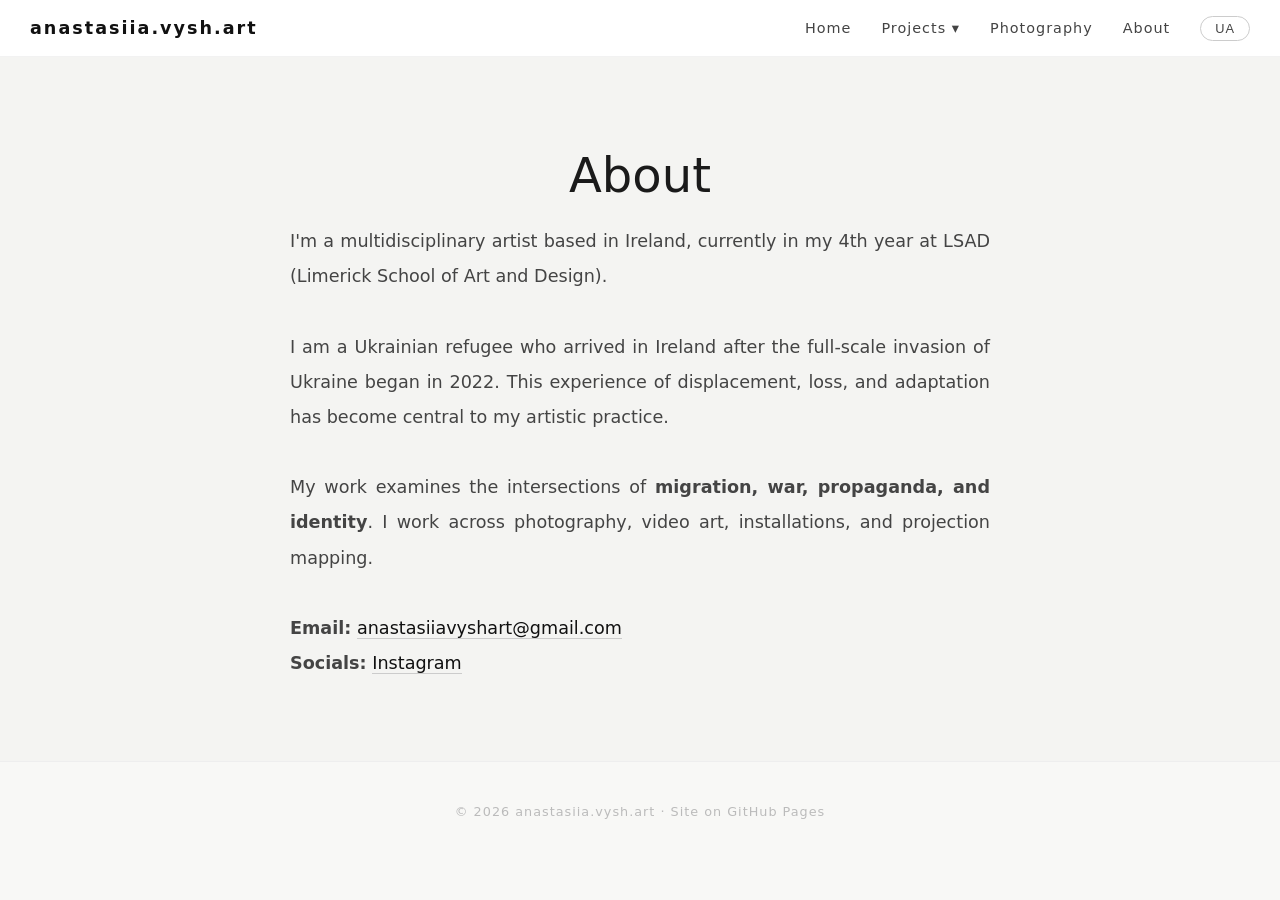
==== commit ba448c31: "Update about.html" ====
--- a/about.html
+++ b/about.html
@@ -6,7 +6,6 @@
     <title>About · anastasiia.vysh.art</title>
     <meta name="description" content="About Anastasiia Vyshnevska — multidisciplinary artist based in Ireland. Ukrainian refugee, LSAD 4th year.">
     
-    <!-- Open Graph теги -->
     <meta property="og:title" content="About · anastasiia.vysh.art">
     <meta property="og:type" content="website">
     <meta property="og:url" content="https://Anastasiia-Vysh-Art.github.io/about.html">
@@ -28,8 +27,17 @@
             <a href="index.html" class="logo">anastasiia.vysh.art</a>
             <ul class="nav-menu">
                 <li><a href="index.html" data-lang="en">Home</a><a href="index.html" data-lang="uk" style="display:none;">Головна</a></li>
-                <li><a href="black-swan.html" data-lang="en">The Black Swan</a><a href="black-swan.html" data-lang="uk" style="display:none;">Чорний лебідь</a></li>
-                <li><a href="monumental.html" data-lang="en">Monumental</a><a href="monumental.html" data-lang="uk" style="display:none;">Монументальне</a></li>
+                
+                <li class="dropdown">
+                    <a href="#" data-lang="en" class="dropbtn">Projects ▾</a>
+                    <a href="#" data-lang="uk" class="dropbtn" style="display:none;">Проєкти ▾</a>
+                    <ul class="dropdown-content">
+                        <li><a href="black-swan.html" data-lang="en">The Black Swan</a><a href="black-swan.html" data-lang="uk" style="display:none;">Чорний лебідь</a></li>
+                        <li><a href="monumental.html" data-lang="en">Monumental</a><a href="monumental.html" data-lang="uk" style="display:none;">Монументальне</a></li>
+                        <li><a href="disrupt.html" data-lang="en">DISRUPT</a><a href="disrupt.html" data-lang="uk" style="display:none;">DISRUPT</a></li>
+                    </ul>
+                </li>
+
                 <li><a href="photography.html" data-lang="en">Photography</a><a href="photography.html" data-lang="uk" style="display:none;">Фотографія</a></li>
                 <li><a href="about.html" data-lang="en">About</a><a href="about.html" data-lang="uk" style="display:none;">Про мене</a></li>
                 <li><button id="lang-switch" class="lang-btn">UA</button></li>
@@ -95,9 +103,15 @@
                         el.style.display = 'none';
                     }
                 });
+                document.querySelectorAll('.dropdown-content a[data-lang]').forEach(el => {
+                    if (el.getAttribute('data-lang') === lang) {
+                        el.style.display = '';
+                    } else {
+                        el.style.display = 'none';
+                    }
+                });
                 langBtn.textContent = lang === 'en' ? 'UA' : 'EN';
 
-                // Оновлення Open Graph та meta-тегів для прев'ю
                 const metaDesc = document.getElementById('meta-description');
                 const ogDesc = document.getElementById('og-description');
                 if (lang === 'en') {
@@ -118,6 +132,14 @@
                 applyLanguage(nextLang);
             });
         });
+
+        document.querySelectorAll('.dropbtn').forEach(btn => {
+            btn.addEventListener('click', function(e) {
+                e.preventDefault();
+                const parent = this.closest('.dropdown');
+                parent.classList.toggle('active');
+            });
+        });
     </script>
 
 </body>
--- a/style.css
+++ b/style.css
@@ -78,6 +78,60 @@
     background: #111;
     color: #fff;
     border-color: #111;
+}
+
+/* ====================================================== */
+/* ====== ВИПАДАЮЧИЙ СПИСОК (DROPDOWN) ====== */
+/* ====================================================== */
+
+.dropdown {
+    position: relative;
+    display: inline-block;
+}
+
+.dropbtn {
+    cursor: pointer;
+}
+
+.dropdown-content {
+    display: none;
+    position: absolute;
+    top: 100%;
+    left: 0;
+    background: rgba(255, 255, 255, 0.98);
+    backdrop-filter: blur(8px);
+    min-width: 200px;
+    box-shadow: 0 8px 20px rgba(0, 0, 0, 0.1);
+    border-radius: 8px;
+    padding: 8px 0;
+    z-index: 200;
+    list-style: none;
+    border: 1px solid rgba(0, 0, 0, 0.05);
+}
+
+.dropdown-content li {
+    margin: 0;
+    padding: 0;
+}
+
+.dropdown-content a {
+    display: block;
+    padding: 10px 20px;
+    color: #444;
+    text-decoration: none;
+    font-size: 0.9rem;
+    letter-spacing: 1px;
+    transition: background 0.2s;
+    border-bottom: none !important;
+}
+
+.dropdown-content a:hover {
+    background: #f4f4f2;
+    color: #000;
+}
+
+.dropdown:hover .dropdown-content {
+    display: block;
 }
 
 /* ====================================================== */
@@ -129,6 +183,8 @@
     margin-bottom: 10px;
     color: #fff;
     text-shadow: 0 2px 30px rgba(0, 0, 0, 0.9);
+    word-wrap: break-word;
+    max-width: 100%;
 }
 
 .hero-overlay .subtitle {
@@ -542,6 +598,38 @@
 }
 
 /* ====================================================== */
+/* ====== СТОРІНКА DISRUPT (СІТКА) ====== */
+/* ====================================================== */
+
+.disrupt-grid {
+    display: grid;
+    grid-template-columns: repeat(auto-fit, minmax(280px, 1fr));
+    gap: 20px;
+    max-width: 1400px;
+    margin: 0 auto;
+    padding: 0 20px;
+}
+
+.disrupt-item {
+    aspect-ratio: 2 / 3;
+    overflow: hidden;
+    background: #f8f8f6;
+}
+
+.disrupt-item img {
+    width: 100%;
+    height: 100%;
+    object-fit: cover;
+    display: block;
+    cursor: pointer;
+    transition: transform 0.3s ease;
+}
+
+.disrupt-item img:hover {
+    transform: scale(1.02);
+}
+
+/* ====================================================== */
 /* ====== ЗАГАЛЬНА ГАЛЕРЕЯ (PHOTOGRAPHY) ====== */
 /* ====================================================== */
 
@@ -608,7 +696,7 @@
     max-width: 90%;
     max-height: 90%;
     object-fit: contain;
-    border-radius: 0; /* прибрано закруглення */
+    border-radius: 0;
     box-shadow: 0 20px 60px rgba(0, 0, 0, 0.8);
 }
 
@@ -657,6 +745,28 @@
         justify-content: center;
     }
 
+    .dropdown-content {
+        position: static;
+        box-shadow: none;
+        border: none;
+        background: transparent;
+        padding: 0;
+        backdrop-filter: none;
+    }
+    .dropdown-content a {
+        padding: 8px 16px;
+        font-size: 0.85rem;
+    }
+    .dropdown:hover .dropdown-content {
+        display: none;
+    }
+    .dropdown-content {
+        display: none;
+    }
+    .dropdown.active .dropdown-content {
+        display: block;
+    }
+
     .hero-triptych {
         grid-template-columns: 1fr;
         min-height: 70vh;
@@ -664,10 +774,16 @@
     .hero-triptych img {
         height: 70vh;
     }
+
     .hero-overlay h1 {
-        font-size: 2.8rem;
-        letter-spacing: 6px;
-    }
+        font-size: 2.2rem;
+        letter-spacing: 4px;
+        word-wrap: break-word;
+        max-width: 90%;
+        margin: 0 auto;
+        line-height: 1.2;
+    }
+
     .hero-overlay .subtitle {
         font-size: 1rem;
         letter-spacing: 2px;
@@ -735,6 +851,12 @@
         padding: 0 10px;
     }
 
+    .disrupt-grid {
+        grid-template-columns: repeat(2, 1fr);
+        gap: 12px;
+        padding: 0 10px;
+    }
+
     .modal-close {
         top: 20px;
         right: 30px;
@@ -743,6 +865,12 @@
 }
 
 @media (max-width: 480px) {
+    .hero-overlay h1 {
+        font-size: 1.6rem;
+        letter-spacing: 2px;
+        max-width: 95%;
+    }
+
     .projects-grid {
         grid-template-columns: 1fr 1fr;
         gap: 16px;
@@ -771,6 +899,11 @@
         flex: 1 1 100%;
         aspect-ratio: 3 / 2;
     }
+
+    .disrupt-grid {
+        grid-template-columns: 1fr 1fr;
+        gap: 10px;
+    }
 }
 
 @media (min-width: 1400px) {
@@ -789,4 +922,7 @@
     .monumental-grid {
         max-width: 1400px;
     }
-}
+    .disrupt-grid {
+        max-width: 1400px;
+    }
+}
